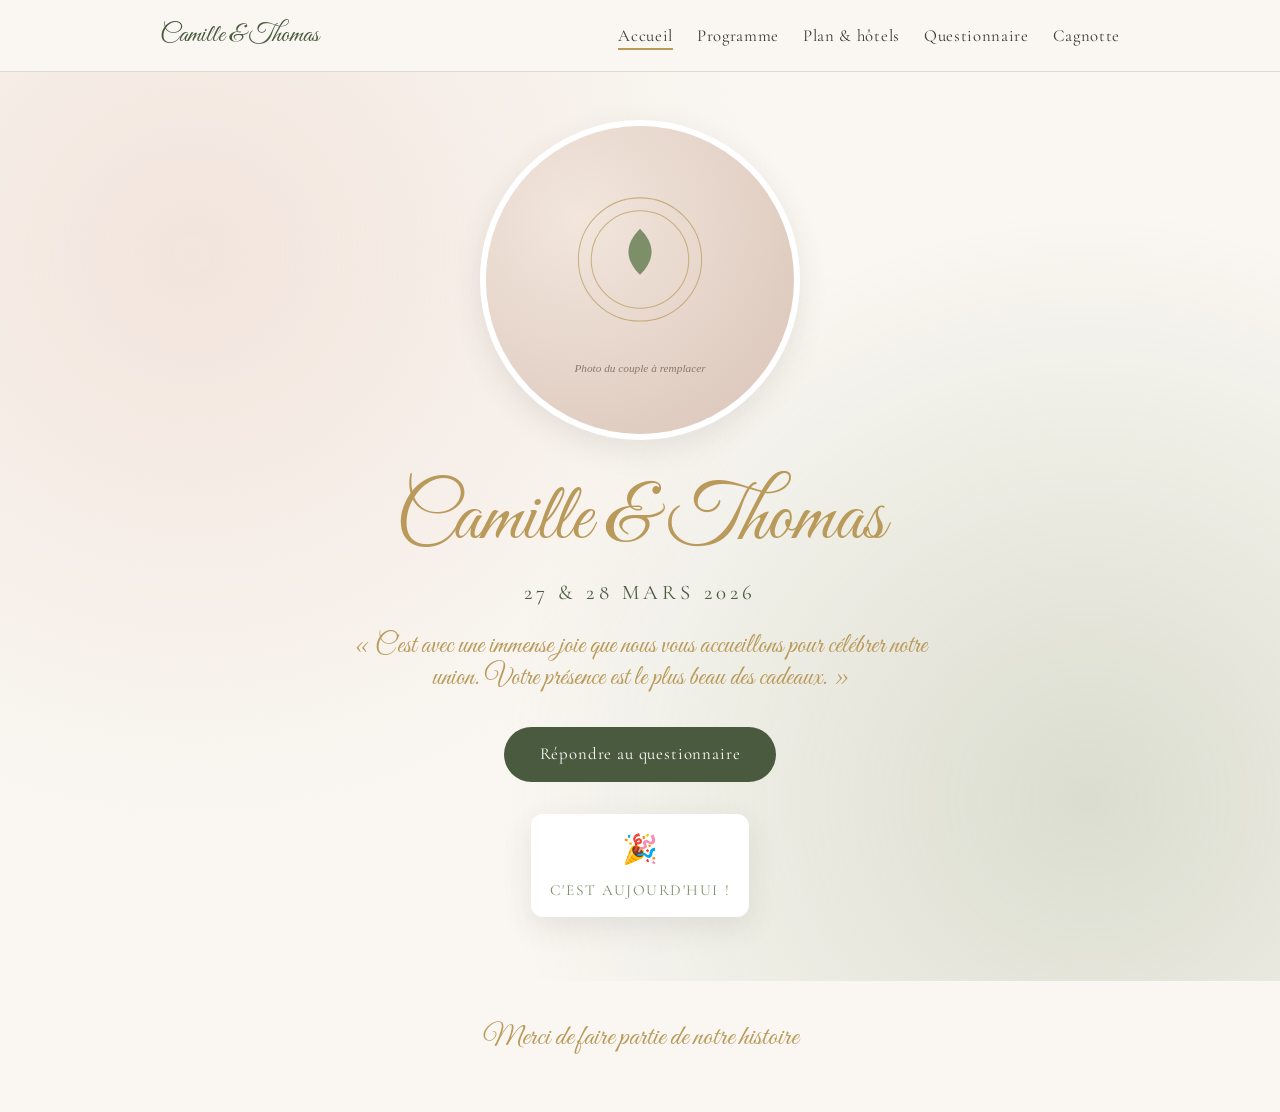
==== index.html @ 15b11d7b "Site de mariage : accueil, programme, plan et hôtels, questionnaire, cagnotte" ====
<!DOCTYPE html>
<html lang="fr">
<head>
  <meta charset="UTF-8">
  <meta name="viewport" content="width=device-width, initial-scale=1.0">
  <title>Camille &amp; Thomas — Notre mariage</title>
  <meta name="description" content="Site de notre mariage : programme, plan d'accès, questionnaire de réponse et cagnotte.">
  <link rel="preconnect" href="https://fonts.googleapis.com">
  <link rel="preconnect" href="https://fonts.gstatic.com" crossorigin>
  <link href="https://fonts.googleapis.com/css2?family=Great+Vibes&family=Cormorant+Garamond:ital,wght@0,400;0,500;0,600;1,400&display=swap" rel="stylesheet">
  <link rel="stylesheet" href="css/style.css">
</head>
<body>
  <header class="en-tete">
    <nav class="nav-contenu">
      <a href="index.html" class="logo">Camille &amp; Thomas</a>
      <button class="burger" aria-label="Ouvrir le menu" aria-expanded="false">
        <span></span><span></span><span></span>
      </button>
      <ul class="nav-liens">
        <li><a href="index.html" class="actif">Accueil</a></li>
        <li><a href="programme.html">Programme</a></li>
        <li><a href="plan.html">Plan &amp; hôtels</a></li>
        <li><a href="questionnaire.html">Questionnaire</a></li>
        <li><a href="cagnotte.html">Cagnotte</a></li>
      </ul>
    </nav>
  </header>

  <main>
    <section class="accueil-hero">
      <div class="accueil-photo">
        <img src="assets/photo-couple.svg" alt="Photo du couple">
      </div>
      <h1 class="accueil-noms calligraphie">Camille &amp; Thomas</h1>
      <p class="accueil-date">27 &amp; 28 mars 2026</p>
      <p class="accueil-bienvenue calligraphie" style="font-size: 1.7rem;">
        « C'est avec une immense joie que nous vous accueillons
        pour célébrer notre union. Votre présence est le plus beau des cadeaux. »
      </p>
      <a href="questionnaire.html" class="bouton">Répondre au questionnaire</a>
      <div class="compte-a-rebours" id="compte-a-rebours" aria-label="Compte à rebours du mariage">
        <div><strong id="c-jours">--</strong><small>Jours</small></div>
        <div><strong id="c-heures">--</strong><small>Heures</small></div>
        <div><strong id="c-minutes">--</strong><small>Min</small></div>
        <div><strong id="c-secondes">--</strong><small>Sec</small></div>
      </div>
    </section>
  </main>

  <footer class="pied">
    <p class="calligraphie">Merci de faire partie de notre histoire</p>
  </footer>

  <script src="js/main.js"></script>
</body>
</html>
---- css/style.css ----
:root {
  --vert-sauge: #7d8f69;
  --vert-fonce: #4a5a3f;
  --blush: #e8cfc4;
  --creme: #faf7f2;
  --or: #b99a5b;
  --encre: #3a3a35;
  --blanc: #ffffff;
  --ombre: 0 10px 30px rgba(58, 58, 53, 0.10);
}

* { margin: 0; padding: 0; box-sizing: border-box; }

html { scroll-behavior: smooth; }

body {
  font-family: "Cormorant Garamond", Georgia, serif;
  font-size: 1.15rem;
  line-height: 1.65;
  color: var(--encre);
  background: var(--creme);
}

h1, h2, h3 { font-weight: 500; line-height: 1.25; }

h2 {
  font-size: 2rem;
  text-align: center;
  color: var(--vert-fonce);
  margin-bottom: 1.5rem;
}

h3 { font-size: 1.35rem; color: var(--vert-fonce); }

p { margin-bottom: 1rem; }

a { color: var(--vert-fonce); }

.container { max-width: 1000px; margin: 0 auto; padding: 0 1.25rem; }

.calligraphie {
  font-family: "Great Vibes", cursive;
  color: var(--or);
  line-height: 1.2;
}

.sur-titre {
  font-size: 0.85rem;
  letter-spacing: 0.25em;
  text-transform: uppercase;
  color: var(--vert-sauge);
  text-align: center;
  display: block;
  margin-bottom: 0.5rem;
}

.bouton {
  display: inline-block;
  background: var(--vert-fonce);
  color: var(--blanc);
  text-decoration: none;
  border: none;
  padding: 0.85rem 2.2rem;
  border-radius: 999px;
  font-family: inherit;
  font-size: 1.05rem;
  letter-spacing: 0.05em;
  cursor: pointer;
  transition: background 0.25s ease, transform 0.25s ease;
}

.bouton:hover { background: var(--vert-sauge); transform: translateY(-2px); }

.bouton.secondaire {
  background: transparent;
  color: var(--vert-fonce);
  border: 1px solid var(--vert-fonce);
}

.bouton.secondaire:hover { background: var(--vert-fonce); color: var(--blanc); }

.en-tete {
  position: sticky;
  top: 0;
  z-index: 100;
  background: rgba(250, 247, 242, 0.95);
  backdrop-filter: blur(8px);
  border-bottom: 1px solid rgba(125, 143, 105, 0.25);
}

.nav-contenu {
  display: flex;
  align-items: center;
  justify-content: space-between;
  padding: 0.9rem 1.25rem;
  max-width: 1000px;
  margin: 0 auto;
}

.logo {
  font-family: "Great Vibes", cursive;
  font-size: 1.6rem;
  color: var(--vert-fonce);
  text-decoration: none;
}

.nav-liens { display: flex; gap: 1.5rem; list-style: none; }

.nav-liens a {
  text-decoration: none;
  color: var(--encre);
  font-size: 1.05rem;
  letter-spacing: 0.04em;
  padding-bottom: 2px;
  border-bottom: 2px solid transparent;
}

.nav-liens a:hover, .nav-liens a.actif { border-bottom-color: var(--or); }

.burger {
  display: none;
  background: none;
  border: none;
  cursor: pointer;
  width: 40px;
  height: 40px;
}

.burger span {
  display: block;
  width: 24px;
  height: 2px;
  background: var(--vert-fonce);
  margin: 5px auto;
  transition: 0.3s;
}

.page { padding: 3rem 0 4rem; }

.page-titre { text-align: center; margin-bottom: 2.5rem; }

.page-titre .calligraphie { font-size: 3rem; }

.page-titre .sur-titre { margin-top: 0.75rem; }

.carte {
  background: var(--blanc);
  border-radius: 14px;
  box-shadow: var(--ombre);
  padding: 2rem;
}

.accueil-hero {
  min-height: calc(100vh - 70px);
  display: flex;
  flex-direction: column;
  align-items: center;
  justify-content: center;
  text-align: center;
  padding: 3rem 1.25rem 4rem;
  background:
    radial-gradient(circle at 15% 20%, rgba(232, 207, 196, 0.45), transparent 45%),
    radial-gradient(circle at 85% 80%, rgba(125, 143, 105, 0.25), transparent 45%),
    var(--creme);
}

.accueil-photo {
  width: min(320px, 70vw);
  height: min(320px, 70vw);
  border-radius: 50%;
  overflow: hidden;
  border: 6px solid var(--blanc);
  box-shadow: var(--ombre);
  margin-bottom: 2rem;
}

.accueil-photo img { width: 100%; height: 100%; object-fit: cover; display: block; }

.accueil-noms { font-size: clamp(2.8rem, 9vw, 5rem); margin-bottom: 0.5rem; }

.accueil-date {
  font-size: 1.3rem;
  letter-spacing: 0.2em;
  text-transform: uppercase;
  color: var(--vert-fonce);
  margin-bottom: 1.2rem;
}

.accueil-bienvenue { max-width: 620px; font-size: 1.25rem; margin-bottom: 2rem; }

.compte-a-rebours {
  display: flex;
  gap: 1rem;
  justify-content: center;
  margin-top: 2rem;
  flex-wrap: wrap;
}

.compte-a-rebours div {
  background: var(--blanc);
  border-radius: 12px;
  box-shadow: var(--ombre);
  padding: 0.8rem 1.2rem;
  min-width: 80px;
}

.compte-a-rebours strong { display: block; font-size: 1.8rem; color: var(--vert-fonce); }

.compte-a-rebours small { color: var(--vert-sauge); letter-spacing: 0.1em; text-transform: uppercase; }

.timeline { position: relative; max-width: 640px; margin: 0 auto; padding-left: 2rem; }

.timeline::before {
  content: "";
  position: absolute;
  left: 0.5rem;
  top: 0.4rem;
  bottom: 0.4rem;
  width: 2px;
  background: var(--blush);
}

.evenement { position: relative; margin-bottom: 2rem; }

.evenement::before {
  content: "";
  position: absolute;
  left: -2rem;
  top: 0.5rem;
  width: 14px;
  height: 14px;
  border-radius: 50%;
  background: var(--or);
  border: 3px solid var(--blanc);
  box-shadow: 0 0 0 2px var(--or);
}

.evenement time {
  font-size: 0.95rem;
  letter-spacing: 0.15em;
  text-transform: uppercase;
  color: var(--vert-sauge);
}

.evenement h3 { margin: 0.2rem 0 0.3rem; }

.jour-separateur {
  text-align: center;
  margin: 3rem 0 2rem;
}

.jour-separateur .calligraphie { font-size: 2.2rem; }

.lieu, .hotel-carte { background: var(--blanc); border-radius: 14px; box-shadow: var(--ombre); overflow: hidden; }

.lieu { display: flex; gap: 1.5rem; padding: 1.5rem; align-items: center; margin-bottom: 1.5rem; flex-wrap: wrap; }

.lieu img { width: 130px; height: 130px; border-radius: 12px; object-fit: cover; flex-shrink: 0; }

.lieu p { margin: 0; }

.plan-domaine { width: 100%; border-radius: 14px; box-shadow: var(--ombre); display: block; }

.plan-note { text-align: center; font-size: 0.95rem; color: var(--vert-sauge); margin-top: 0.6rem; }

.carrousel { position: relative; max-width: 720px; margin: 2rem auto 0; }

.carrousel-piste { display: flex; transition: transform 0.45s ease; }

.hotel-carte {
  flex: 0 0 100%;
  display: flex;
  flex-direction: column;
}

.hotel-carte img { width: 100%; height: 240px; object-fit: cover; }

.hotel-infos { padding: 1.4rem 1.6rem; }

.hotel-infos h3 { margin-bottom: 0.3rem; }

.hotel-meta { color: var(--vert-sauge); font-size: 1rem; }

.hotel-meta span { margin-right: 1rem; }

.carrousel-btn {
  position: absolute;
  top: 50%;
  transform: translateY(-50%);
  width: 44px;
  height: 44px;
  border-radius: 50%;
  border: none;
  background: var(--blanc);
  color: var(--vert-fonce);
  font-size: 1.3rem;
  cursor: pointer;
  box-shadow: var(--ombre);
  z-index: 5;
}

.carrousel-btn.precedent { left: -10px; }
.carrousel-btn.suivant { right: -10px; }

.carrousel-points { display: flex; justify-content: center; gap: 0.5rem; margin-top: 1rem; }

.carrousel-points button {
  width: 10px;
  height: 10px;
  border-radius: 50%;
  border: none;
  background: var(--blush);
  cursor: pointer;
}

.carrousel-points button.actif { background: var(--or); }

.champ { margin-bottom: 1.4rem; }

.champ label {
  display: block;
  font-weight: 600;
  color: var(--vert-fonce);
  margin-bottom: 0.35rem;
}

.champ small { color: var(--vert-sauge); display: block; margin-top: 0.3rem; }

.champ input[type="text"],
.champ input[type="email"],
.champ input[type="number"],
.champ textarea,
.champ select {
  width: 100%;
  padding: 0.75rem 1rem;
  border: 1px solid rgba(125, 143, 105, 0.4);
  border-radius: 10px;
  font-family: inherit;
  font-size: 1.05rem;
  background: var(--blanc);
  color: var(--encre);
}

.champ textarea { min-height: 110px; resize: vertical; }

.champ:focus-within input,
.champ:focus-within textarea,
.champ:focus-within select { outline: 2px solid var(--vert-sauge); }

.choix { display: flex; gap: 1.5rem; flex-wrap: wrap; }

.choix label { display: flex; align-items: center; gap: 0.45rem; font-weight: normal; color: var(--encre); }

.bloc-enfants, .bloc-accompagnants { display: none; margin-top: 0.8rem; }

.bloc-enfants.visible, .bloc-accompagnants.visible { display: block; }

.champ-ligne { display: flex; gap: 0.8rem; margin-bottom: 0.6rem; }

.champ-ligne input { flex: 1; }

.retirer-ligne {
  background: none;
  border: none;
  color: var(--blush);
  font-size: 1.2rem;
  cursor: pointer;
}

.formulaire-statut { text-align: center; margin-top: 1rem; font-weight: 600; }

.formulaire-statut.succes { color: var(--vert-sauge); }
.formulaire-statut.erreur { color: #b05b4c; }

.cagnotte-texte { max-width: 680px; margin: 0 auto 2rem; text-align: center; }

.cagnotte-actions { display: flex; gap: 1rem; justify-content: center; flex-wrap: wrap; }

.encadre {
  background: rgba(232, 207, 196, 0.3);
  border-left: 4px solid var(--or);
  border-radius: 0 10px 10px 0;
  padding: 1.1rem 1.4rem;
  max-width: 680px;
  margin: 2rem auto 0;
}

.pied {
  text-align: center;
  padding: 2.5rem 1.25rem;
  color: var(--vert-sauge);
  font-size: 1rem;
}

.pied .calligraphie { font-size: 1.8rem; }

@media (max-width: 760px) {
  body { font-size: 1.05rem; }

  .burger { display: block; }

  .nav-liens {
    position: absolute;
    top: 100%;
    left: 0;
    right: 0;
    flex-direction: column;
    gap: 0;
    background: var(--creme);
    border-bottom: 1px solid rgba(125, 143, 105, 0.25);
    max-height: 0;
    overflow: hidden;
    transition: max-height 0.35s ease;
  }

  .nav-liens.ouvert { max-height: 320px; }

  .nav-liens li { text-align: center; }

  .nav-liens a { display: block; padding: 0.9rem 0; border-bottom: none; }

  .page-titre .calligraphie { font-size: 2.4rem; }

  .lieu { flex-direction: column; align-items: flex-start; }

  .carrousel-btn.precedent { left: 4px; }
  .carrousel-btn.suivant { right: 4px; }

  .compte-a-rebours div { min-width: 68px; padding: 0.6rem 0.9rem; }
}
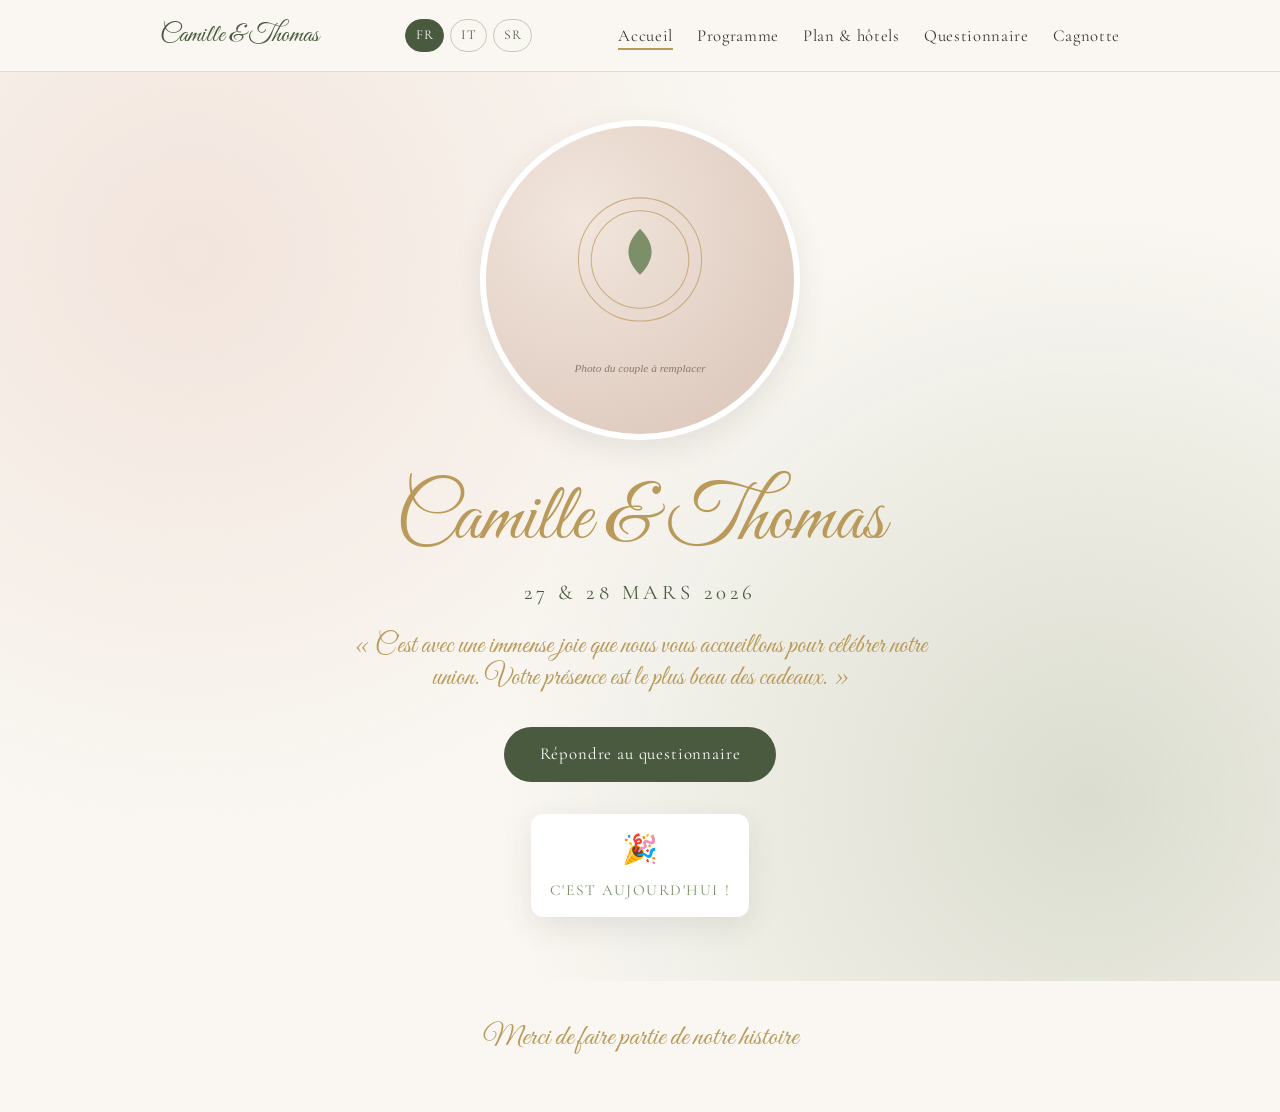
==== commit 4e1490c4: "Sélecteur de langue FR/IT/SR et traduction complète du site en italien et serbe" ====
--- a/index.html
+++ b/index.html
@@ -2,7 +2,7 @@
 <html lang="fr">
 <head>
   <meta charset="UTF-8">
-  <meta name="viewport" content="width=device-width, initial-scale=1.0">
+  <meta name="viewport" content="width=device-width, initial-scale=1.0, maximum-scale=1.0, user-scalable=no">
   <title>Camille &amp; Thomas — Notre mariage</title>
   <meta name="description" content="Site de notre mariage : programme, plan d'accès, questionnaire de réponse et cagnotte.">
   <link rel="preconnect" href="https://fonts.googleapis.com">
@@ -14,9 +14,16 @@
   <header class="en-tete">
     <nav class="nav-contenu">
       <a href="index.html" class="logo">Camille &amp; Thomas</a>
-      <button class="burger" aria-label="Ouvrir le menu" aria-expanded="false">
-        <span></span><span></span><span></span>
-      </button>
+      <div class="nav-droite">
+        <nav class="selecteur-langue" aria-label="Choix de la langue">
+          <a href="index.html" class="actif" hreflang="fr">FR</a>
+          <a href="it/index.html" hreflang="it">IT</a>
+          <a href="sr/index.html" hreflang="sr">SR</a>
+        </nav>
+        <button class="burger" aria-label="Ouvrir le menu" aria-expanded="false">
+          <span></span><span></span><span></span>
+        </button>
+      </div>
       <ul class="nav-liens">
         <li><a href="index.html" class="actif">Accueil</a></li>
         <li><a href="programme.html">Programme</a></li>
--- a/css/style.css
+++ b/css/style.css
@@ -117,6 +117,29 @@
 
 .nav-liens a:hover, .nav-liens a.actif { border-bottom-color: var(--or); }
 
+.nav-droite { display: flex; align-items: center; gap: 0.8rem; }
+
+.selecteur-langue { display: flex; gap: 0.35rem; }
+
+.selecteur-langue a {
+  text-decoration: none;
+  font-size: 0.85rem;
+  letter-spacing: 0.08em;
+  padding: 0.25rem 0.6rem;
+  border-radius: 999px;
+  border: 1px solid rgba(125, 143, 105, 0.45);
+  color: var(--vert-fonce);
+  transition: background 0.25s ease, color 0.25s ease;
+}
+
+.selecteur-langue a:hover { background: rgba(125, 143, 105, 0.15); }
+
+.selecteur-langue a.actif {
+  background: var(--vert-fonce);
+  color: var(--blanc);
+  border-color: var(--vert-fonce);
+}
+
 .burger {
   display: none;
   background: none;
@@ -263,7 +286,13 @@
 
 .plan-note { text-align: center; font-size: 0.95rem; color: var(--vert-sauge); margin-top: 0.6rem; }
 
-.carrousel { position: relative; max-width: 720px; margin: 2rem auto 0; }
+.carrousel {
+  position: relative;
+  max-width: 720px;
+  margin: 2rem auto 0;
+  overflow: hidden;
+  touch-action: pan-y;
+}
 
 .carrousel-piste { display: flex; transition: transform 0.45s ease; }
 
@@ -299,8 +328,8 @@
   z-index: 5;
 }
 
-.carrousel-btn.precedent { left: -10px; }
-.carrousel-btn.suivant { right: -10px; }
+.carrousel-btn.precedent { left: 10px; }
+.carrousel-btn.suivant { right: 10px; }
 
 .carrousel-points { display: flex; justify-content: center; gap: 0.5rem; margin-top: 1rem; }
 
@@ -423,8 +452,5 @@
 
   .lieu { flex-direction: column; align-items: flex-start; }
 
-  .carrousel-btn.precedent { left: 4px; }
-  .carrousel-btn.suivant { right: 4px; }
-
   .compte-a-rebours div { min-width: 68px; padding: 0.6rem 0.9rem; }
 }
